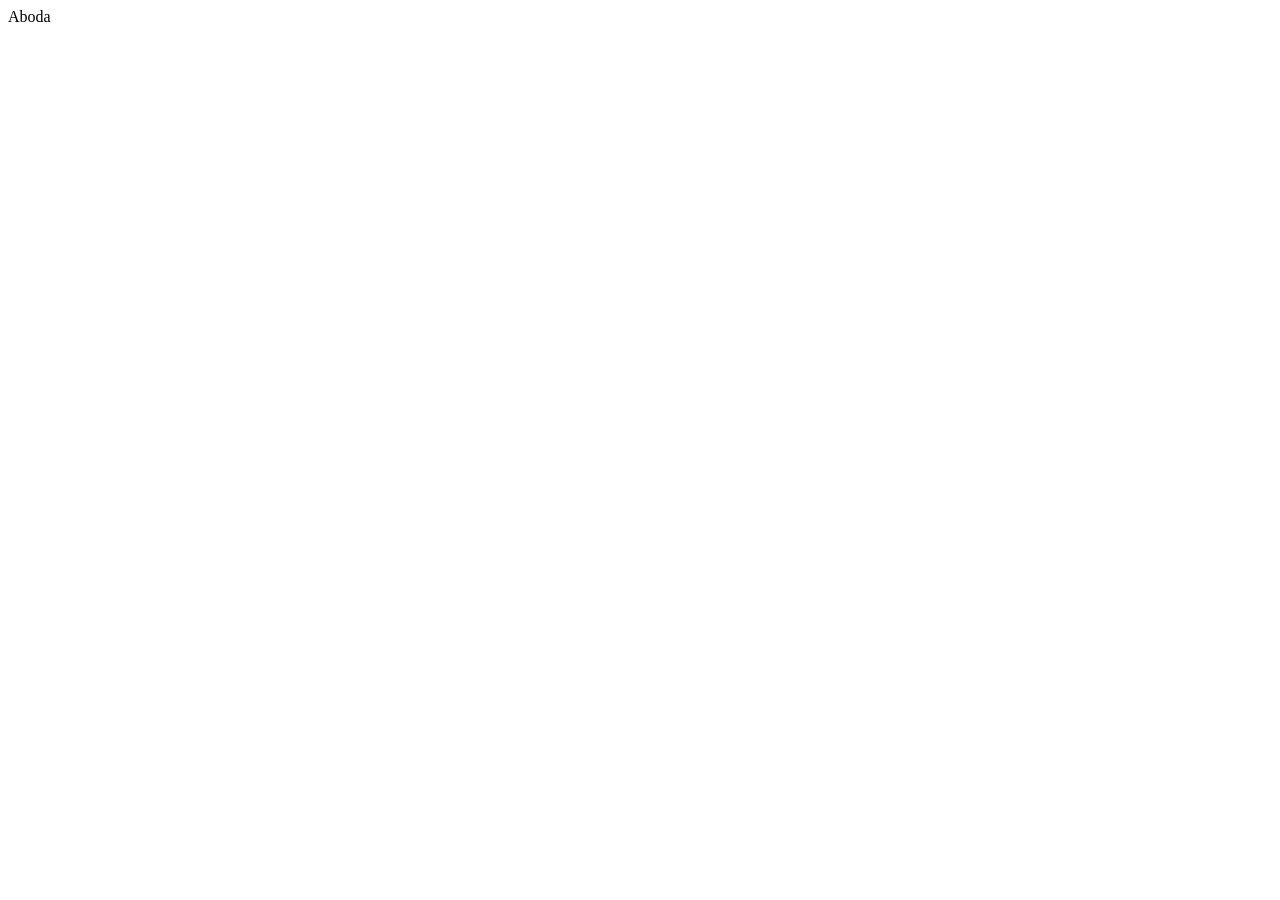
==== index.html @ ad2138ad "Add files via upload" ====
<!DOCTYPE html>
<html lang="en">
<head>
    <meta charset="UTF-8">
    <meta name="viewport" content="width=device-width, initial-scale=1.0">
    <title>Document</title>
</head>
<body>
    Aboda
</body>
</html>
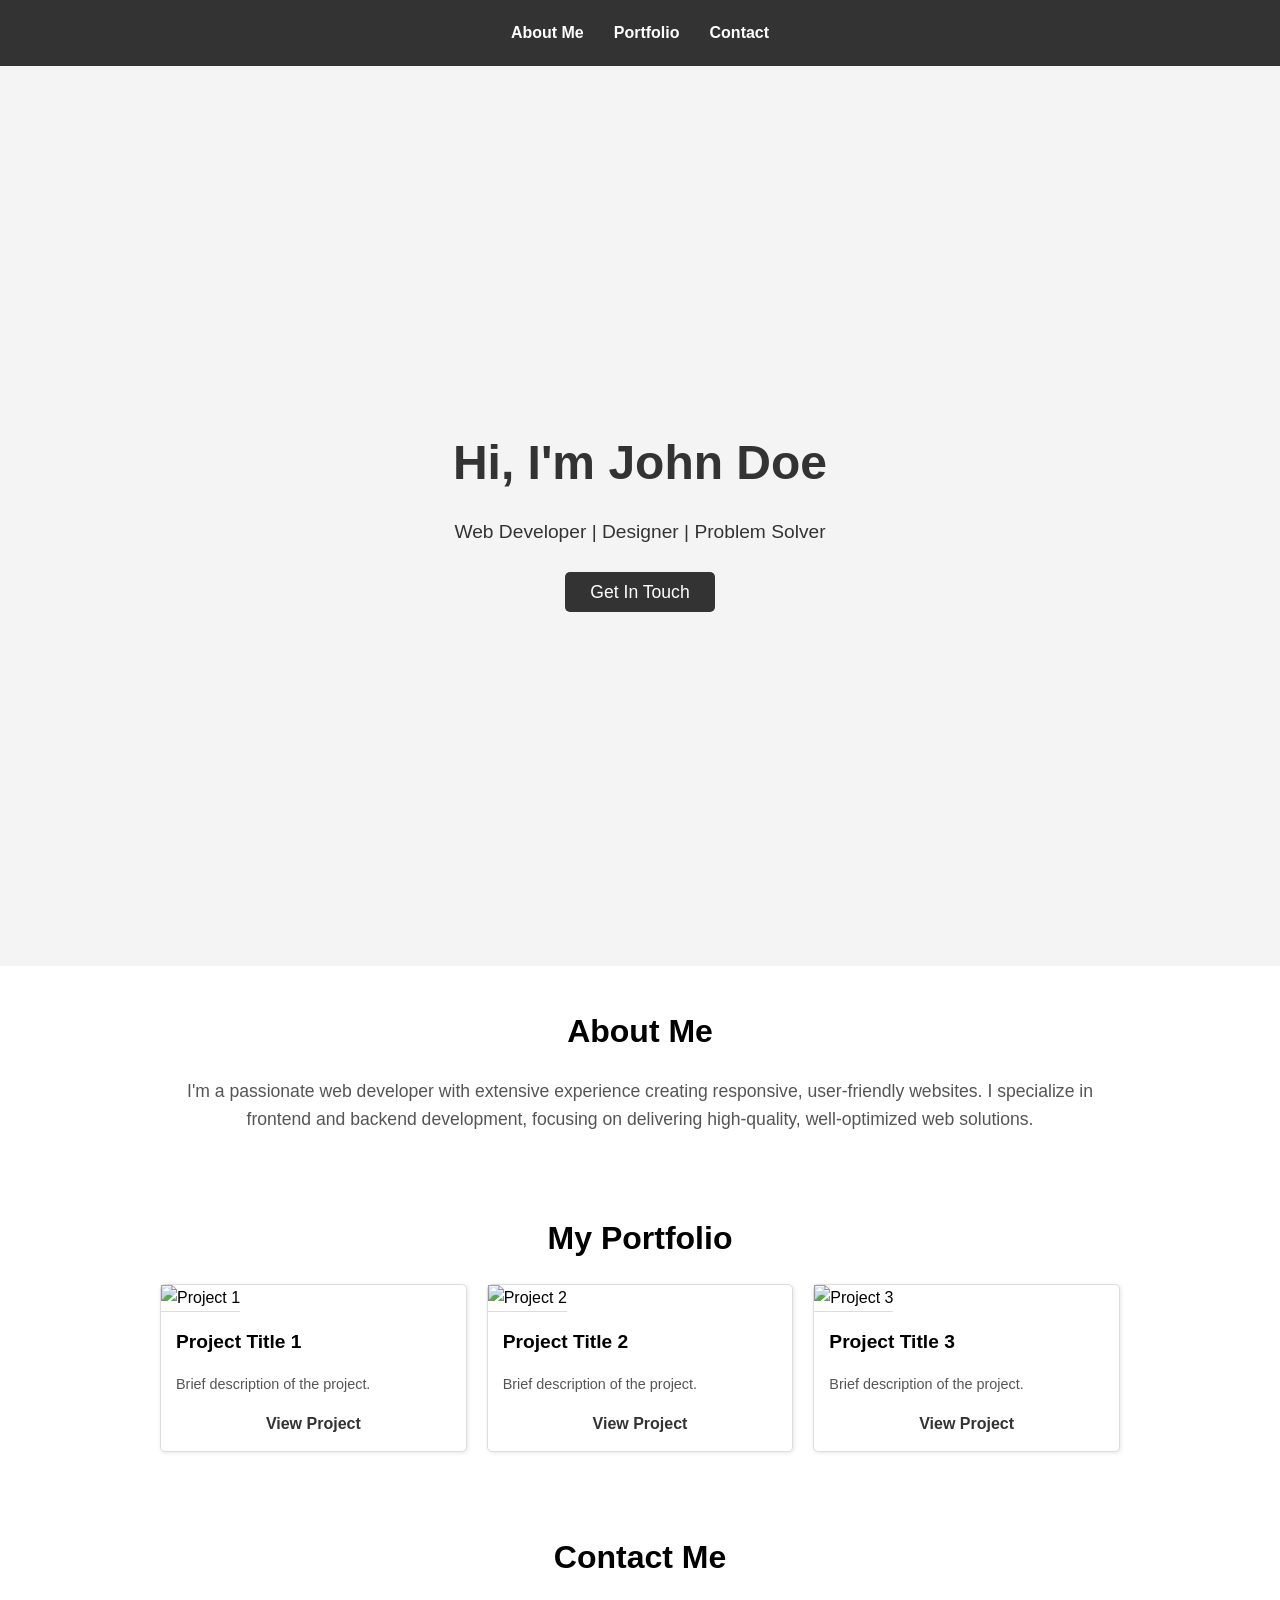
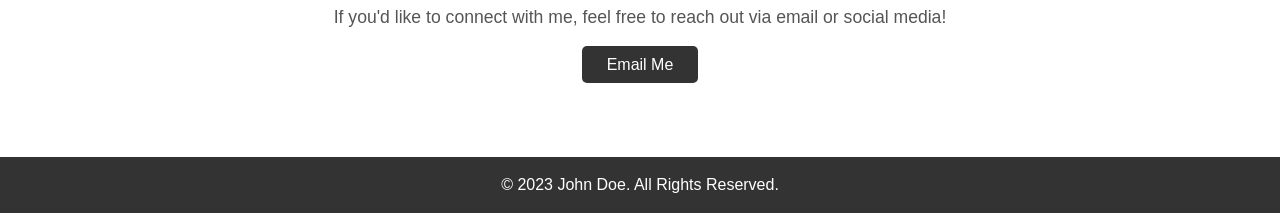
==== commit a6bd8a69: "Create index.html" ====
--- a/index.html
+++ b/index.html
@@ -1,11 +1,275 @@
-<!DOCTYPE html>
-<html lang="en">
-<head>
-    <meta charset="UTF-8">
-    <meta name="viewport" content="width=device-width, initial-scale=1.0">
-    <title>Document</title>
-</head>
-<body>
-    Aboda
-</body>
-</html>+<!DOCTYPE html>
+<html lang="en">
+<head>
+  <meta charset="UTF-8">
+  <meta name="viewport" content="width=device-width, initial-scale=1.0">
+  <meta name="description" content="Welcome to my personal website! Learn about my skills, projects, and how to get in touch.">
+  <title>John Doe - Personal Website</title>
+  <style>
+    /* General Styles */
+    * {
+      margin: 0;
+      padding: 0;
+      box-sizing: border-box;
+      font-family: Arial, sans-serif;
+      scroll-behavior: smooth;
+    }
+
+    body {
+      line-height: 1.6;
+      display: flex;
+      flex-direction: column;
+      align-items: center;
+    }
+
+    a {
+      text-decoration: none;
+      color: inherit;
+    }
+
+    /* Header Section */
+    header {
+      width: 100%;
+      background: #333;
+      color: #fff;
+      padding: 20px 0;
+      text-align: center;
+      position: sticky;
+      top: 0;
+      z-index: 10;
+    }
+
+    header nav {
+      display: flex;
+      justify-content: center;
+    }
+
+    header nav a {
+      margin: 0 15px;
+      color: #fff;
+      font-weight: bold;
+    }
+
+    header nav a:hover {
+      color: #FFD700;
+    }
+
+    /* Hero Section */
+    section.hero {
+      width: 100%;
+      height: 100vh;
+      display: flex;
+      justify-content: center;
+      align-items: center;
+      text-align: center;
+      background: #f4f4f4 url('https://source.unsplash.com/1600x900/?nature,technology') no-repeat center center/cover;
+      color: #333;
+      padding: 20px;
+    }
+
+    .hero h1 {
+      font-size: 3rem;
+      margin-bottom: 15px;
+    }
+
+    .hero p {
+      font-size: 1.2rem;
+      margin-bottom: 30px;
+    }
+
+    .hero a {
+      background: #333;
+      color: #fff;
+      padding: 10px 25px;
+      border-radius: 5px;
+      font-size: 1.1rem;
+    }
+
+    .hero a:hover {
+      background: #FFD700;
+    }
+
+    /* About Me Section */
+    section.about {
+      width: 90%;
+      max-width: 1000px;
+      padding: 40px 20px;
+      text-align: center;
+    }
+
+    .about h2 {
+      font-size: 2rem;
+      margin-bottom: 20px;
+    }
+
+    .about p {
+      font-size: 1.1rem;
+      color: #555;
+    }
+
+    /* Portfolio Section */
+    section.portfolio {
+      width: 90%;
+      max-width: 1000px;
+      padding: 40px 20px;
+    }
+
+    .portfolio h2 {
+      text-align: center;
+      font-size: 2rem;
+      margin-bottom: 20px;
+    }
+
+    .portfolio-grid {
+      display: grid;
+      grid-template-columns: repeat(auto-fit, minmax(250px, 1fr));
+      gap: 20px;
+    }
+
+    .portfolio-item {
+      background: #fff;
+      border: 1px solid #ddd;
+      border-radius: 5px;
+      box-shadow: 1px 1px 4px rgba(0, 0, 0, 0.1);
+      transition: box-shadow 0.3s;
+    }
+
+    .portfolio-item:hover {
+      box-shadow: 2px 2px 8px rgba(0, 0, 0, 0.2);
+    }
+
+    .portfolio-item img {
+      width: 100%;
+      border-bottom: 1px solid #ddd;
+    }
+
+    .portfolio-item h3 {
+      margin: 15px;
+      font-size: 1.2rem;
+    }
+
+    .portfolio-item p {
+      margin: 0 15px 15px;
+      font-size: 0.9rem;
+      color: #555;
+    }
+
+    .portfolio-item a {
+      display: block;
+      margin: 0 15px 15px;
+      text-align: center;
+      color: #333;
+      font-weight: bold;
+    }
+
+    .portfolio-item a:hover {
+      color: #FFD700;
+    }
+
+    /* Contact Section */
+    section.contact {
+      width: 90%;
+      max-width: 1000px;
+      padding: 40px 20px;
+      text-align: center;
+    }
+
+    .contact h2 {
+      font-size: 2rem;
+      margin-bottom: 20px;
+    }
+
+    .contact p {
+      margin-bottom: 20px;
+      font-size: 1.1rem;
+      color: #555;
+    }
+
+    .contact a {
+      background: #333;
+      color: #fff;
+      padding: 10px 25px;
+      border-radius: 5px;
+      font-size: 1rem;
+    }
+
+    .contact a:hover {
+      background: #FFD700;
+    }
+
+    /* Footer Section */
+    footer {
+      width: 100%;
+      background: #333;
+      color: #fff;
+      text-align: center;
+      padding: 15px;
+      margin-top: 40px;
+    }
+  </style>
+</head>
+<body>
+  <!-- Header -->
+  <header>
+    <nav>
+      <a href="#about">About Me</a>
+      <a href="#portfolio">Portfolio</a>
+      <a href="#contact">Contact</a>
+    </nav>
+  </header>
+
+  <!-- Hero Section -->
+  <section class="hero">
+    <div>
+      <h1>Hi, I'm John Doe</h1>
+      <p>Web Developer | Designer | Problem Solver</p>
+      <a href="#contact">Get In Touch</a>
+    </div>
+  </section>
+
+  <!-- About Me Section -->
+  <section id="about" class="about">
+    <h2>About Me</h2>
+    <p>
+      I'm a passionate web developer with extensive experience creating responsive, user-friendly websites. I specialize in frontend and backend development, focusing on delivering high-quality, well-optimized web solutions.
+    </p>
+  </section>
+
+  <!-- Portfolio Section -->
+  <section id="portfolio" class="portfolio">
+    <h2>My Portfolio</h2>
+    <div class="portfolio-grid">
+      <div class="portfolio-item">
+        <img src="https://source.unsplash.com/400x300/?project" alt="Project 1">
+        <h3>Project Title 1</h3>
+        <p>Brief description of the project.</p>
+        <a href="#" target="_blank">View Project</a>
+      </div>
+      <div class="portfolio-item">
+        <img src="https://source.unsplash.com/400x300/?code" alt="Project 2">
+        <h3>Project Title 2</h3>
+        <p>Brief description of the project.</p>
+        <a href="#" target="_blank">View Project</a>
+      </div>
+      <div class="portfolio-item">
+        <img src="https://source.unsplash.com/400x300/?design" alt="Project 3">
+        <h3>Project Title 3</h3>
+        <p>Brief description of the project.</p>
+        <a href="#" target="_blank">View Project</a>
+      </div>
+    </div>
+  </section>
+
+  <!-- Contact Section -->
+  <section id="contact" class="contact">
+    <h2>Contact Me</h2>
+    <p>If you'd like to connect with me, feel free to reach out via email or social media!</p>
+    <a href="mailto:johndoe@example.com">Email Me</a>
+  </section>
+
+  <!-- Footer -->
+  <footer>
+    <p>© 2023 John Doe. All Rights Reserved.</p>
+  </footer>
+</body>
+</html>
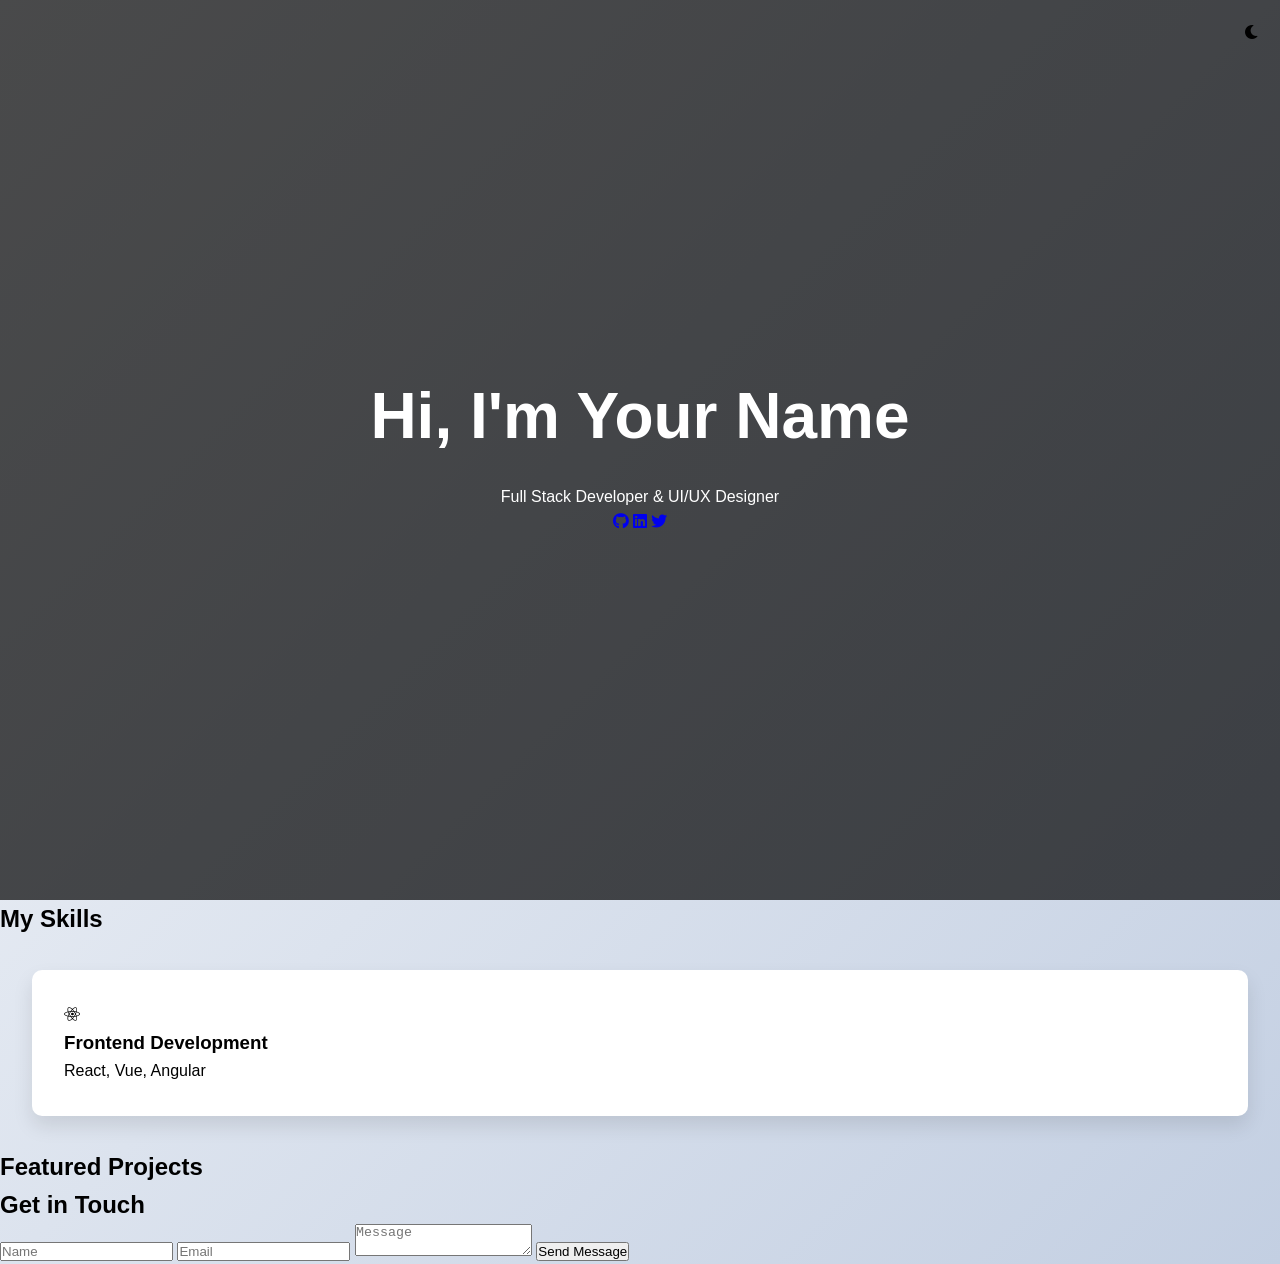
==== commit 34961998: "Update index.html" ====
--- a/index.html
+++ b/index.html
@@ -1,275 +1,210 @@
 <!DOCTYPE html>
 <html lang="en">
 <head>
-  <meta charset="UTF-8">
-  <meta name="viewport" content="width=device-width, initial-scale=1.0">
-  <meta name="description" content="Welcome to my personal website! Learn about my skills, projects, and how to get in touch.">
-  <title>John Doe - Personal Website</title>
-  <style>
-    /* General Styles */
-    * {
-      margin: 0;
-      padding: 0;
-      box-sizing: border-box;
-      font-family: Arial, sans-serif;
-      scroll-behavior: smooth;
-    }
-
-    body {
-      line-height: 1.6;
-      display: flex;
-      flex-direction: column;
-      align-items: center;
-    }
-
-    a {
-      text-decoration: none;
-      color: inherit;
-    }
-
-    /* Header Section */
-    header {
-      width: 100%;
-      background: #333;
-      color: #fff;
-      padding: 20px 0;
-      text-align: center;
-      position: sticky;
-      top: 0;
-      z-index: 10;
-    }
-
-    header nav {
-      display: flex;
-      justify-content: center;
-    }
-
-    header nav a {
-      margin: 0 15px;
-      color: #fff;
-      font-weight: bold;
-    }
-
-    header nav a:hover {
-      color: #FFD700;
-    }
-
-    /* Hero Section */
-    section.hero {
-      width: 100%;
-      height: 100vh;
-      display: flex;
-      justify-content: center;
-      align-items: center;
-      text-align: center;
-      background: #f4f4f4 url('https://source.unsplash.com/1600x900/?nature,technology') no-repeat center center/cover;
-      color: #333;
-      padding: 20px;
-    }
-
-    .hero h1 {
-      font-size: 3rem;
-      margin-bottom: 15px;
-    }
-
-    .hero p {
-      font-size: 1.2rem;
-      margin-bottom: 30px;
-    }
-
-    .hero a {
-      background: #333;
-      color: #fff;
-      padding: 10px 25px;
-      border-radius: 5px;
-      font-size: 1.1rem;
-    }
-
-    .hero a:hover {
-      background: #FFD700;
-    }
-
-    /* About Me Section */
-    section.about {
-      width: 90%;
-      max-width: 1000px;
-      padding: 40px 20px;
-      text-align: center;
-    }
-
-    .about h2 {
-      font-size: 2rem;
-      margin-bottom: 20px;
-    }
-
-    .about p {
-      font-size: 1.1rem;
-      color: #555;
-    }
-
-    /* Portfolio Section */
-    section.portfolio {
-      width: 90%;
-      max-width: 1000px;
-      padding: 40px 20px;
-    }
-
-    .portfolio h2 {
-      text-align: center;
-      font-size: 2rem;
-      margin-bottom: 20px;
-    }
-
-    .portfolio-grid {
-      display: grid;
-      grid-template-columns: repeat(auto-fit, minmax(250px, 1fr));
-      gap: 20px;
-    }
-
-    .portfolio-item {
-      background: #fff;
-      border: 1px solid #ddd;
-      border-radius: 5px;
-      box-shadow: 1px 1px 4px rgba(0, 0, 0, 0.1);
-      transition: box-shadow 0.3s;
-    }
-
-    .portfolio-item:hover {
-      box-shadow: 2px 2px 8px rgba(0, 0, 0, 0.2);
-    }
-
-    .portfolio-item img {
-      width: 100%;
-      border-bottom: 1px solid #ddd;
-    }
-
-    .portfolio-item h3 {
-      margin: 15px;
-      font-size: 1.2rem;
-    }
-
-    .portfolio-item p {
-      margin: 0 15px 15px;
-      font-size: 0.9rem;
-      color: #555;
-    }
-
-    .portfolio-item a {
-      display: block;
-      margin: 0 15px 15px;
-      text-align: center;
-      color: #333;
-      font-weight: bold;
-    }
-
-    .portfolio-item a:hover {
-      color: #FFD700;
-    }
-
-    /* Contact Section */
-    section.contact {
-      width: 90%;
-      max-width: 1000px;
-      padding: 40px 20px;
-      text-align: center;
-    }
-
-    .contact h2 {
-      font-size: 2rem;
-      margin-bottom: 20px;
-    }
-
-    .contact p {
-      margin-bottom: 20px;
-      font-size: 1.1rem;
-      color: #555;
-    }
-
-    .contact a {
-      background: #333;
-      color: #fff;
-      padding: 10px 25px;
-      border-radius: 5px;
-      font-size: 1rem;
-    }
-
-    .contact a:hover {
-      background: #FFD700;
-    }
-
-    /* Footer Section */
-    footer {
-      width: 100%;
-      background: #333;
-      color: #fff;
-      text-align: center;
-      padding: 15px;
-      margin-top: 40px;
-    }
-  </style>
+    <meta charset="UTF-8">
+    <meta name="viewport" content="width=device-width, initial-scale=1.0">
+    <title>Your Name - Portfolio</title>
+    <link rel="stylesheet" href="https://cdnjs.cloudflare.com/ajax/libs/font-awesome/6.0.0/css/all.min.css">
+    <style>
+        :root {
+            --primary-color: #2ecc71;
+            --secondary-color: #27ae60;
+            --dark-color: #2c3e50;
+            --light-color: #ecf0f1;
+        }
+
+        * {
+            margin: 0;
+            padding: 0;
+            box-sizing: border-box;
+            transition: all 0.3s ease;
+        }
+
+        body {
+            font-family: 'Segoe UI', Tahoma, Geneva, Verdana, sans-serif;
+            line-height: 1.6;
+            background: linear-gradient(135deg, #f5f7fa 0%, #c3cfe2 100%);
+        }
+
+        /* Parallax Hero Section */
+        .hero {
+            height: 100vh;
+            display: flex;
+            align-items: center;
+            justify-content: center;
+            text-align: center;
+            background: linear-gradient(rgba(0,0,0,0.7), rgba(0,0,0,0.7)),
+                        url('https://source.unsplash.com/random/1920x1080') center/cover fixed;
+            color: white;
+            position: relative;
+            overflow: hidden;
+        }
+
+        .hero h1 {
+            font-size: 4rem;
+            margin-bottom: 1rem;
+            animation: slideUp 1s ease;
+        }
+
+        /* Animated Skills Grid */
+        .skills-grid {
+            display: grid;
+            grid-template-columns: repeat(auto-fit, minmax(250px, 1fr));
+            gap: 2rem;
+            padding: 2rem;
+        }
+
+        .skill-card {
+            background: white;
+            padding: 2rem;
+            border-radius: 10px;
+            box-shadow: 0 10px 20px rgba(0,0,0,0.1);
+            transform: translateY(0);
+        }
+
+        .skill-card:hover {
+            transform: translateY(-10px);
+        }
+
+        /* Interactive Timeline */
+        .timeline {
+            position: relative;
+            max-width: 1200px;
+            margin: 0 auto;
+            padding: 40px 0;
+        }
+
+        .timeline-item {
+            padding: 20px;
+            position: relative;
+            width: 50%;
+            animation: fadeIn 1s ease;
+        }
+
+        /* Dark Mode Toggle */
+        .dark-mode {
+            position: fixed;
+            top: 20px;
+            right: 20px;
+            cursor: pointer;
+            z-index: 1000;
+        }
+
+        /* Hover Effects */
+        .hover-3d {
+            transition: transform 0.3s ease;
+        }
+
+        .hover-3d:hover {
+            transform: perspective(1000px) rotateX(5deg) rotateY(5deg);
+        }
+
+        /* Animations */
+        @keyframes slideUp {
+            from { transform: translateY(50px); opacity: 0; }
+            to { transform: translateY(0); opacity: 1; }
+        }
+
+        @keyframes fadeIn {
+            from { opacity: 0; }
+            to { opacity: 1; }
+        }
+
+        /* Responsive Design */
+        @media (max-width: 768px) {
+            .hero h1 { font-size: 2.5rem; }
+            .skills-grid { grid-template-columns: 1fr; }
+        }
+    </style>
 </head>
 <body>
-  <!-- Header -->
-  <header>
-    <nav>
-      <a href="#about">About Me</a>
-      <a href="#portfolio">Portfolio</a>
-      <a href="#contact">Contact</a>
-    </nav>
-  </header>
-
-  <!-- Hero Section -->
-  <section class="hero">
-    <div>
-      <h1>Hi, I'm John Doe</h1>
-      <p>Web Developer | Designer | Problem Solver</p>
-      <a href="#contact">Get In Touch</a>
+    <!-- Dark Mode Toggle -->
+    <div class="dark-mode" onclick="toggleDarkMode()">
+        <i class="fas fa-moon"></i>
     </div>
-  </section>
-
-  <!-- About Me Section -->
-  <section id="about" class="about">
-    <h2>About Me</h2>
-    <p>
-      I'm a passionate web developer with extensive experience creating responsive, user-friendly websites. I specialize in frontend and backend development, focusing on delivering high-quality, well-optimized web solutions.
-    </p>
-  </section>
-
-  <!-- Portfolio Section -->
-  <section id="portfolio" class="portfolio">
-    <h2>My Portfolio</h2>
-    <div class="portfolio-grid">
-      <div class="portfolio-item">
-        <img src="https://source.unsplash.com/400x300/?project" alt="Project 1">
-        <h3>Project Title 1</h3>
-        <p>Brief description of the project.</p>
-        <a href="#" target="_blank">View Project</a>
-      </div>
-      <div class="portfolio-item">
-        <img src="https://source.unsplash.com/400x300/?code" alt="Project 2">
-        <h3>Project Title 2</h3>
-        <p>Brief description of the project.</p>
-        <a href="#" target="_blank">View Project</a>
-      </div>
-      <div class="portfolio-item">
-        <img src="https://source.unsplash.com/400x300/?design" alt="Project 3">
-        <h3>Project Title 3</h3>
-        <p>Brief description of the project.</p>
-        <a href="#" target="_blank">View Project</a>
-      </div>
-    </div>
-  </section>
-
-  <!-- Contact Section -->
-  <section id="contact" class="contact">
-    <h2>Contact Me</h2>
-    <p>If you'd like to connect with me, feel free to reach out via email or social media!</p>
-    <a href="mailto:johndoe@example.com">Email Me</a>
-  </section>
-
-  <!-- Footer -->
-  <footer>
-    <p>© 2023 John Doe. All Rights Reserved.</p>
-  </footer>
+
+    <!-- Hero Section -->
+    <section class="hero">
+        <div class="hero-content">
+            <h1>Hi, I'm <span class="highlight">Your Name</span></h1>
+            <p>Full Stack Developer & UI/UX Designer</p>
+            <div class="social-links">
+                <a href="#"><i class="fab fa-github"></i></a>
+                <a href="#"><i class="fab fa-linkedin"></i></a>
+                <a href="#"><i class="fab fa-twitter"></i></a>
+            </div>
+        </div>
+    </section>
+
+    <!-- Skills Section -->
+    <section class="skills">
+        <h2>My Skills</h2>
+        <div class="skills-grid">
+            <div class="skill-card hover-3d">
+                <i class="fab fa-react"></i>
+                <h3>Frontend Development</h3>
+                <p>React, Vue, Angular</p>
+                <div class="skill-bar">
+                    <div class="progress" style="width: 90%"></div>
+                </div>
+            </div>
+            <!-- Add more skill cards -->
+        </div>
+    </section>
+
+    <!-- Projects Section -->
+    <section class="projects">
+        <h2>Featured Projects</h2>
+        <div class="project-grid">
+            <!-- Project cards with hover effects -->
+        </div>
+    </section>
+
+    <!-- Contact Form -->
+    <section class="contact">
+        <h2>Get in Touch</h2>
+        <form id="contactForm">
+            <input type="text" placeholder="Name" required>
+            <input type="email" placeholder="Email" required>
+            <textarea placeholder="Message" required></textarea>
+            <button type="submit">Send Message</button>
+        </form>
+    </section>
+
+    <script>
+        // Dark Mode Toggle
+        function toggleDarkMode() {
+            document.body.classList.toggle('dark-theme');
+            // Add your dark theme styles in CSS
+        }
+
+        // Smooth Scroll
+        document.querySelectorAll('a[href^="#"]').forEach(anchor => {
+            anchor.addEventListener('click', function (e) {
+                e.preventDefault();
+                document.querySelector(this.getAttribute('href')).scrollIntoView({
+                    behavior: 'smooth'
+                });
+            });
+        });
+
+        // Form Submission
+        document.getElementById('contactForm').addEventListener('submit', function(e) {
+            e.preventDefault();
+            // Add your form submission logic here
+            alert('Message sent successfully!');
+        });
+
+        // Scroll Animations
+        window.addEventListener('scroll', () => {
+            const elements = document.querySelectorAll('.animate-on-scroll');
+            elements.forEach(element => {
+                const position = element.getBoundingClientRect();
+                if(position.top < window.innerHeight) {
+                    element.classList.add('animated');
+                }
+            });
+        });
+    </script>
 </body>
 </html>
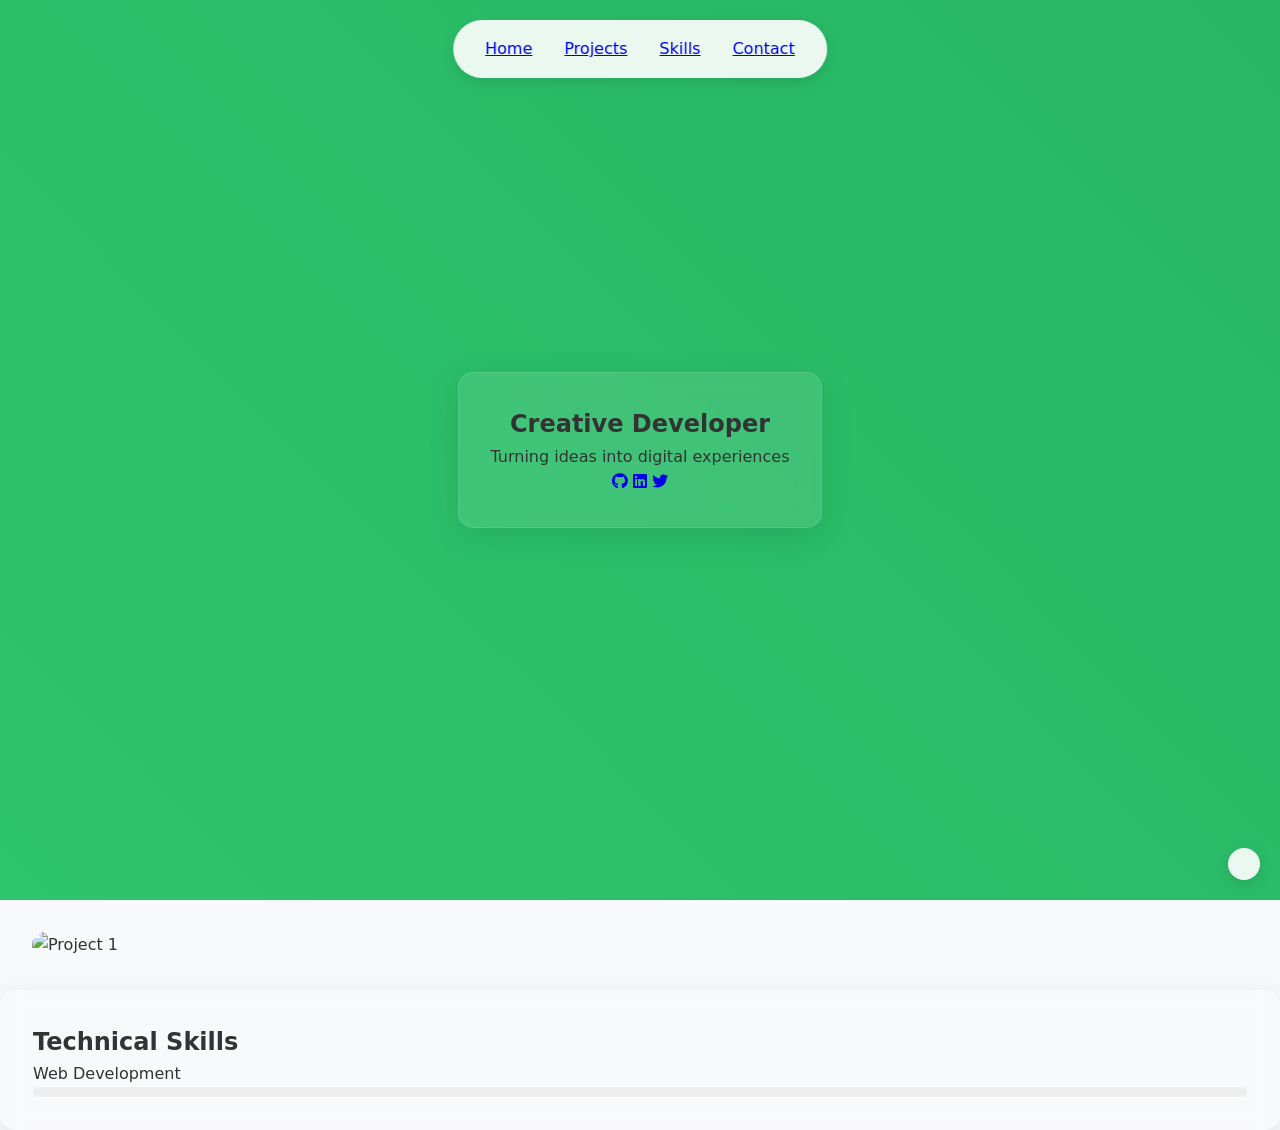
==== commit 2e1e8743: "Update index.html" ====
--- a/index.html
+++ b/index.html
@@ -3,14 +3,23 @@
 <head>
     <meta charset="UTF-8">
     <meta name="viewport" content="width=device-width, initial-scale=1.0">
-    <title>Your Name - Portfolio</title>
+    <title>Your Name | Portfolio</title>
     <link rel="stylesheet" href="https://cdnjs.cloudflare.com/ajax/libs/font-awesome/6.0.0/css/all.min.css">
     <style>
         :root {
             --primary-color: #2ecc71;
             --secondary-color: #27ae60;
             --dark-color: #2c3e50;
-            --light-color: #ecf0f1;
+            --light-color: #ffffff;
+            --background: #f8f9fa;
+            --text-color: #333;
+        }
+
+        [data-theme="dark"] {
+            --background: #1a1a1a;
+            --text-color: #fff;
+            --dark-color: #e0e0e0;
+            --light-color: #2d2d2d;
         }
 
         * {
@@ -21,113 +30,177 @@
         }
 
         body {
-            font-family: 'Segoe UI', Tahoma, Geneva, Verdana, sans-serif;
+            font-family: 'Inter', system-ui, -apple-system, sans-serif;
             line-height: 1.6;
-            background: linear-gradient(135deg, #f5f7fa 0%, #c3cfe2 100%);
-        }
-
-        /* Parallax Hero Section */
+            background-color: var(--background);
+            color: var(--text-color);
+            overflow-x: hidden;
+        }
+
+        /* Floating Navigation */
+        .nav-container {
+            position: fixed;
+            top: 20px;
+            left: 50%;
+            transform: translateX(-50%);
+            background: rgba(255, 255, 255, 0.9);
+            padding: 1rem 2rem;
+            border-radius: 50px;
+            box-shadow: 0 5px 15px rgba(0,0,0,0.1);
+            z-index: 1000;
+            backdrop-filter: blur(10px);
+        }
+
+        .nav-links {
+            display: flex;
+            gap: 2rem;
+        }
+
+        /* Gradient Animated Hero */
         .hero {
             height: 100vh;
             display: flex;
             align-items: center;
             justify-content: center;
             text-align: center;
-            background: linear-gradient(rgba(0,0,0,0.7), rgba(0,0,0,0.7)),
-                        url('https://source.unsplash.com/random/1920x1080') center/cover fixed;
-            color: white;
             position: relative;
             overflow: hidden;
         }
 
-        .hero h1 {
-            font-size: 4rem;
-            margin-bottom: 1rem;
-            animation: slideUp 1s ease;
-        }
-
-        /* Animated Skills Grid */
-        .skills-grid {
+        .hero::before {
+            content: '';
+            position: absolute;
+            width: 200%;
+            height: 200%;
+            background: linear-gradient(45deg, var(--primary-color), var(--secondary-color));
+            animation: rotate 20s linear infinite;
+        }
+
+        /* Skill Progress Bars */
+        .skill-bar {
+            height: 10px;
+            background: #eee;
+            border-radius: 5px;
+            overflow: hidden;
+            position: relative;
+        }
+
+        .progress {
+            height: 100%;
+            background: var(--primary-color);
+            width: 0;
+            transition: width 1s ease-in-out;
+        }
+
+        /* Glassmorphism Cards */
+        .glass-card {
+            background: rgba(255, 255, 255, 0.1);
+            backdrop-filter: blur(10px);
+            border-radius: 15px;
+            padding: 2rem;
+            box-shadow: 0 8px 32px rgba(0,0,0,0.1);
+            border: 1px solid rgba(255,255,255,0.1);
+        }
+
+        /* Hover Effects */
+        .hover-scale {
+            transition: transform 0.3s ease;
+        }
+
+        .hover-scale:hover {
+            transform: scale(1.05);
+        }
+
+        /* Project Grid */
+        .project-grid {
             display: grid;
-            grid-template-columns: repeat(auto-fit, minmax(250px, 1fr));
+            grid-template-columns: repeat(auto-fit, minmax(300px, 1fr));
             gap: 2rem;
             padding: 2rem;
         }
 
-        .skill-card {
-            background: white;
-            padding: 2rem;
-            border-radius: 10px;
-            box-shadow: 0 10px 20px rgba(0,0,0,0.1);
-            transform: translateY(0);
-        }
-
-        .skill-card:hover {
-            transform: translateY(-10px);
-        }
-
-        /* Interactive Timeline */
-        .timeline {
+        .project-card {
             position: relative;
-            max-width: 1200px;
-            margin: 0 auto;
-            padding: 40px 0;
-        }
-
-        .timeline-item {
-            padding: 20px;
-            position: relative;
-            width: 50%;
-            animation: fadeIn 1s ease;
-        }
-
-        /* Dark Mode Toggle */
-        .dark-mode {
+            overflow: hidden;
+            border-radius: 15px;
+        }
+
+        .project-overlay {
+            position: absolute;
+            top: 0;
+            left: 0;
+            width: 100%;
+            height: 100%;
+            background: rgba(0,0,0,0.7);
+            opacity: 0;
+            transition: opacity 0.3s ease;
+            display: flex;
+            align-items: center;
+            justify-content: center;
+        }
+
+        .project-card:hover .project-overlay {
+            opacity: 1;
+        }
+
+        /* Theme Switcher */
+        .theme-switcher {
             position: fixed;
-            top: 20px;
+            bottom: 20px;
             right: 20px;
+            display: flex;
+            gap: 10px;
+            background: rgba(255,255,255,0.9);
+            padding: 1rem;
+            border-radius: 30px;
+            box-shadow: 0 5px 15px rgba(0,0,0,0.1);
+        }
+
+        .theme-color {
+            width: 30px;
+            height: 30px;
+            border-radius: 50%;
             cursor: pointer;
-            z-index: 1000;
-        }
-
-        /* Hover Effects */
-        .hover-3d {
-            transition: transform 0.3s ease;
-        }
-
-        .hover-3d:hover {
-            transform: perspective(1000px) rotateX(5deg) rotateY(5deg);
-        }
-
-        /* Animations */
-        @keyframes slideUp {
-            from { transform: translateY(50px); opacity: 0; }
-            to { transform: translateY(0); opacity: 1; }
-        }
-
-        @keyframes fadeIn {
-            from { opacity: 0; }
-            to { opacity: 1; }
-        }
-
-        /* Responsive Design */
+            border: 2px solid transparent;
+        }
+
+        .theme-color.active {
+            border-color: var(--text-color);
+        }
+
+        @keyframes rotate {
+            from { transform: rotate(0deg); }
+            to { transform: rotate(360deg); }
+        }
+
+        /* Add more responsive styles */
         @media (max-width: 768px) {
-            .hero h1 { font-size: 2.5rem; }
-            .skills-grid { grid-template-columns: 1fr; }
+            .nav-container {
+                padding: 0.5rem 1rem;
+            }
+            
+            .nav-links {
+                gap: 1rem;
+            }
         }
     </style>
 </head>
 <body>
-    <!-- Dark Mode Toggle -->
-    <div class="dark-mode" onclick="toggleDarkMode()">
-        <i class="fas fa-moon"></i>
-    </div>
+    <!-- Navigation -->
+    <nav class="nav-container">
+        <div class="nav-links">
+            <a href="#home">Home</a>
+            <a href="#projects">Projects</a>
+            <a href="#skills">Skills</a>
+            <a href="#contact">Contact</a>
+        </div>
+    </nav>
 
     <!-- Hero Section -->
-    <section class="hero">
-        <div class="hero-content">
-            <h1>Hi, I'm <span class="highlight">Your Name</span></h1>
-            <p>Full Stack Developer & UI/UX Designer</p>
+    <section class="hero" id="home">
+        <div class="glass-card">
+            <h1>Creative Developer</h1>
+            <p>Turning ideas into digital experiences</p>
             <div class="social-links">
                 <a href="#"><i class="fab fa-github"></i></a>
                 <a href="#"><i class="fab fa-linkedin"></i></a>
@@ -136,75 +209,33 @@
         </div>
     </section>
 
-    <!-- Skills Section -->
-    <section class="skills">
-        <h2>My Skills</h2>
-        <div class="skills-grid">
-            <div class="skill-card hover-3d">
-                <i class="fab fa-react"></i>
-                <h3>Frontend Development</h3>
-                <p>React, Vue, Angular</p>
-                <div class="skill-bar">
-                    <div class="progress" style="width: 90%"></div>
+    <!-- Projects Section -->
+    <section id="projects">
+        <div class="project-grid">
+            <div class="project-card hover-scale">
+                <img src="project1.jpg" alt="Project 1" style="width:100%">
+                <div class="project-overlay">
+                    <button class="project-details">View Details</button>
                 </div>
             </div>
-            <!-- Add more skill cards -->
+            <!-- Add more project cards -->
         </div>
     </section>
 
-    <!-- Projects Section -->
-    <section class="projects">
-        <h2>Featured Projects</h2>
-        <div class="project-grid">
-            <!-- Project cards with hover effects -->
+    <!-- Skills Section -->
+    <section id="skills">
+        <div class="glass-card">
+            <h2>Technical Skills</h2>
+            <div class="skill">
+                <p>Web Development</p>
+                <div class="skill-bar">
+                    <div class="progress" data-width="95%"></div>
+                </div>
+            </div>
+            <!-- Add more skills -->
         </div>
     </section>
 
-    <!-- Contact Form -->
-    <section class="contact">
-        <h2>Get in Touch</h2>
-        <form id="contactForm">
-            <input type="text" placeholder="Name" required>
-            <input type="email" placeholder="Email" required>
-            <textarea placeholder="Message" required></textarea>
-            <button type="submit">Send Message</button>
-        </form>
-    </section>
-
-    <script>
-        // Dark Mode Toggle
-        function toggleDarkMode() {
-            document.body.classList.toggle('dark-theme');
-            // Add your dark theme styles in CSS
-        }
-
-        // Smooth Scroll
-        document.querySelectorAll('a[href^="#"]').forEach(anchor => {
-            anchor.addEventListener('click', function (e) {
-                e.preventDefault();
-                document.querySelector(this.getAttribute('href')).scrollIntoView({
-                    behavior: 'smooth'
-                });
-            });
-        });
-
-        // Form Submission
-        document.getElementById('contactForm').addEventListener('submit', function(e) {
-            e.preventDefault();
-            // Add your form submission logic here
-            alert('Message sent successfully!');
-        });
-
-        // Scroll Animations
-        window.addEventListener('scroll', () => {
-            const elements = document.querySelectorAll('.animate-on-scroll');
-            elements.forEach(element => {
-                const position = element.getBoundingClientRect();
-                if(position.top < window.innerHeight) {
-                    element.classList.add('animated');
-                }
-            });
-        });
-    </script>
-</body>
-</html>
+    <!-- Theme Switcher -->
+    <div class="theme-switcher">
+        <div class="theme-color" data-color="#2ecc71" style="background
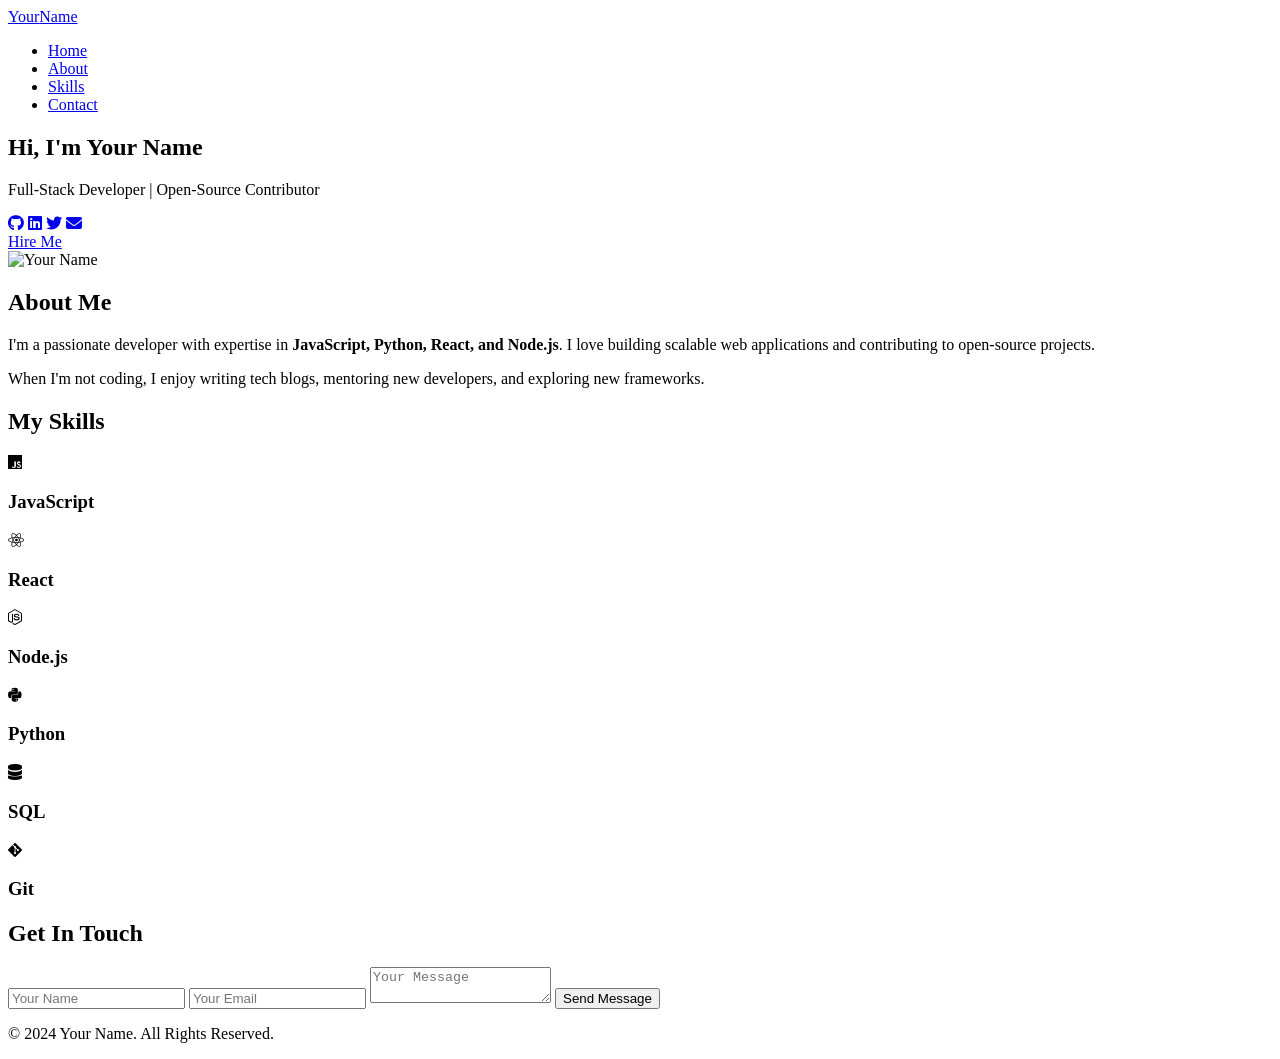
==== commit 9101936b: "Update index.html" ====
--- a/index.html
+++ b/index.html
@@ -3,239 +3,116 @@
 <head>
     <meta charset="UTF-8">
     <meta name="viewport" content="width=device-width, initial-scale=1.0">
-    <title>Your Name | Portfolio</title>
-    <link rel="stylesheet" href="https://cdnjs.cloudflare.com/ajax/libs/font-awesome/6.0.0/css/all.min.css">
-    <style>
-        :root {
-            --primary-color: #2ecc71;
-            --secondary-color: #27ae60;
-            --dark-color: #2c3e50;
-            --light-color: #ffffff;
-            --background: #f8f9fa;
-            --text-color: #333;
-        }
-
-        [data-theme="dark"] {
-            --background: #1a1a1a;
-            --text-color: #fff;
-            --dark-color: #e0e0e0;
-            --light-color: #2d2d2d;
-        }
-
-        * {
-            margin: 0;
-            padding: 0;
-            box-sizing: border-box;
-            transition: all 0.3s ease;
-        }
-
-        body {
-            font-family: 'Inter', system-ui, -apple-system, sans-serif;
-            line-height: 1.6;
-            background-color: var(--background);
-            color: var(--text-color);
-            overflow-x: hidden;
-        }
-
-        /* Floating Navigation */
-        .nav-container {
-            position: fixed;
-            top: 20px;
-            left: 50%;
-            transform: translateX(-50%);
-            background: rgba(255, 255, 255, 0.9);
-            padding: 1rem 2rem;
-            border-radius: 50px;
-            box-shadow: 0 5px 15px rgba(0,0,0,0.1);
-            z-index: 1000;
-            backdrop-filter: blur(10px);
-        }
-
-        .nav-links {
-            display: flex;
-            gap: 2rem;
-        }
-
-        /* Gradient Animated Hero */
-        .hero {
-            height: 100vh;
-            display: flex;
-            align-items: center;
-            justify-content: center;
-            text-align: center;
-            position: relative;
-            overflow: hidden;
-        }
-
-        .hero::before {
-            content: '';
-            position: absolute;
-            width: 200%;
-            height: 200%;
-            background: linear-gradient(45deg, var(--primary-color), var(--secondary-color));
-            animation: rotate 20s linear infinite;
-        }
-
-        /* Skill Progress Bars */
-        .skill-bar {
-            height: 10px;
-            background: #eee;
-            border-radius: 5px;
-            overflow: hidden;
-            position: relative;
-        }
-
-        .progress {
-            height: 100%;
-            background: var(--primary-color);
-            width: 0;
-            transition: width 1s ease-in-out;
-        }
-
-        /* Glassmorphism Cards */
-        .glass-card {
-            background: rgba(255, 255, 255, 0.1);
-            backdrop-filter: blur(10px);
-            border-radius: 15px;
-            padding: 2rem;
-            box-shadow: 0 8px 32px rgba(0,0,0,0.1);
-            border: 1px solid rgba(255,255,255,0.1);
-        }
-
-        /* Hover Effects */
-        .hover-scale {
-            transition: transform 0.3s ease;
-        }
-
-        .hover-scale:hover {
-            transform: scale(1.05);
-        }
-
-        /* Project Grid */
-        .project-grid {
-            display: grid;
-            grid-template-columns: repeat(auto-fit, minmax(300px, 1fr));
-            gap: 2rem;
-            padding: 2rem;
-        }
-
-        .project-card {
-            position: relative;
-            overflow: hidden;
-            border-radius: 15px;
-        }
-
-        .project-overlay {
-            position: absolute;
-            top: 0;
-            left: 0;
-            width: 100%;
-            height: 100%;
-            background: rgba(0,0,0,0.7);
-            opacity: 0;
-            transition: opacity 0.3s ease;
-            display: flex;
-            align-items: center;
-            justify-content: center;
-        }
-
-        .project-card:hover .project-overlay {
-            opacity: 1;
-        }
-
-        /* Theme Switcher */
-        .theme-switcher {
-            position: fixed;
-            bottom: 20px;
-            right: 20px;
-            display: flex;
-            gap: 10px;
-            background: rgba(255,255,255,0.9);
-            padding: 1rem;
-            border-radius: 30px;
-            box-shadow: 0 5px 15px rgba(0,0,0,0.1);
-        }
-
-        .theme-color {
-            width: 30px;
-            height: 30px;
-            border-radius: 50%;
-            cursor: pointer;
-            border: 2px solid transparent;
-        }
-
-        .theme-color.active {
-            border-color: var(--text-color);
-        }
-
-        @keyframes rotate {
-            from { transform: rotate(0deg); }
-            to { transform: rotate(360deg); }
-        }
-
-        /* Add more responsive styles */
-        @media (max-width: 768px) {
-            .nav-container {
-                padding: 0.5rem 1rem;
-            }
-            
-            .nav-links {
-                gap: 1rem;
-            }
-        }
-    </style>
+    <title>Your Name | Programmer</title>
+    <link rel="stylesheet" href="https://cdnjs.cloudflare.com/ajax/libs/font-awesome/6.4.0/css/all.min.css">
+    <link rel="stylesheet" href="styles.css">
 </head>
 <body>
     <!-- Navigation -->
-    <nav class="nav-container">
-        <div class="nav-links">
-            <a href="#home">Home</a>
-            <a href="#projects">Projects</a>
-            <a href="#skills">Skills</a>
-            <a href="#contact">Contact</a>
+    <nav>
+        <div class="container">
+            <a href="#" class="logo">Your<span>Name</span></a>
+            <ul>
+                <li><a href="#home">Home</a></li>
+                <li><a href="#about">About</a></li>
+                <li><a href="#skills">Skills</a></li>
+                <li><a href="#contact">Contact</a></li>
+            </ul>
         </div>
     </nav>
 
     <!-- Hero Section -->
-    <section class="hero" id="home">
-        <div class="glass-card">
-            <h1>Creative Developer</h1>
-            <p>Turning ideas into digital experiences</p>
-            <div class="social-links">
-                <a href="#"><i class="fab fa-github"></i></a>
-                <a href="#"><i class="fab fa-linkedin"></i></a>
-                <a href="#"><i class="fab fa-twitter"></i></a>
+    <section id="home" class="hero">
+        <div class="container">
+            <div class="hero-content">
+                <h1>Hi, I'm <span>Your Name</span></h1>
+                <p>Full-Stack Developer | Open-Source Contributor</p>
+                <div class="social-links">
+                    <a href="https://github.com/yourusername" target="_blank"><i class="fab fa-github"></i></a>
+                    <a href="https://linkedin.com/in/yourusername" target="_blank"><i class="fab fa-linkedin"></i></a>
+                    <a href="https://twitter.com/yourusername" target="_blank"><i class="fab fa-twitter"></i></a>
+                    <a href="mailto:youremail@example.com"><i class="fas fa-envelope"></i></a>
+                </div>
+                <a href="#contact" class="btn">Hire Me</a>
+            </div>
+            <div class="hero-image">
+                <img src="your-image.jpg" alt="Your Name">
             </div>
         </div>
     </section>
 
-    <!-- Projects Section -->
-    <section id="projects">
-        <div class="project-grid">
-            <div class="project-card hover-scale">
-                <img src="project1.jpg" alt="Project 1" style="width:100%">
-                <div class="project-overlay">
-                    <button class="project-details">View Details</button>
-                </div>
-            </div>
-            <!-- Add more project cards -->
+    <!-- About Section -->
+    <section id="about" class="about">
+        <div class="container">
+            <h2>About <span>Me</span></h2>
+            <p>I'm a passionate developer with expertise in <strong>JavaScript, Python, React, and Node.js</strong>. I love building scalable web applications and contributing to open-source projects.</p>
+            <p>When I'm not coding, I enjoy writing tech blogs, mentoring new developers, and exploring new frameworks.</p>
         </div>
     </section>
 
     <!-- Skills Section -->
-    <section id="skills">
-        <div class="glass-card">
-            <h2>Technical Skills</h2>
-            <div class="skill">
-                <p>Web Development</p>
-                <div class="skill-bar">
-                    <div class="progress" data-width="95%"></div>
+    <section id="skills" class="skills">
+        <div class="container">
+            <h2>My <span>Skills</span></h2>
+            <div class="skills-grid">
+                <div class="skill">
+                    <i class="fab fa-js"></i>
+                    <h3>JavaScript</h3>
+                </div>
+                <div class="skill">
+                    <i class="fab fa-react"></i>
+                    <h3>React</h3>
+                </div>
+                <div class="skill">
+                    <i class="fab fa-node-js"></i>
+                    <h3>Node.js</h3>
+                </div>
+                <div class="skill">
+                    <i class="fab fa-python"></i>
+                    <h3>Python</h3>
+                </div>
+                <div class="skill">
+                    <i class="fas fa-database"></i>
+                    <h3>SQL</h3>
+                </div>
+                <div class="skill">
+                    <i class="fab fa-git-alt"></i>
+                    <h3>Git</h3>
                 </div>
             </div>
-            <!-- Add more skills -->
         </div>
     </section>
 
-    <!-- Theme Switcher -->
-    <div class="theme-switcher">
-        <div class="theme-color" data-color="#2ecc71" style="background
+    <!-- Contact Section -->
+    <section id="contact" class="contact">
+        <div class="container">
+            <h2>Get In <span>Touch</span></h2>
+            <form action="https://formsubmit.co/youremail@example.com" method="POST">
+                <input type="text" name="name" placeholder="Your Name" required>
+                <input type="email" name="email" placeholder="Your Email" required>
+                <textarea name="message" placeholder="Your Message" required></textarea>
+                <button type="submit" class="btn">Send Message</button>
+            </form>
+        </div>
+    </section>
+
+    <!-- Footer -->
+    <footer>
+        <div class="container">
+            <p>&copy; 2024 Your Name. All Rights Reserved.</p>
+        </div>
+    </footer>
+
+    <!-- JavaScript for smooth scrolling -->
+    <script>
+        document.querySelectorAll('a[href^="#"]').forEach(anchor => {
+            anchor.addEventListener('click', function (e) {
+                e.preventDefault();
+                document.querySelector(this.getAttribute('href')).scrollIntoView({
+                    behavior: 'smooth'
+                });
+            });
+        });
+    </script>
+</body>
+</html>
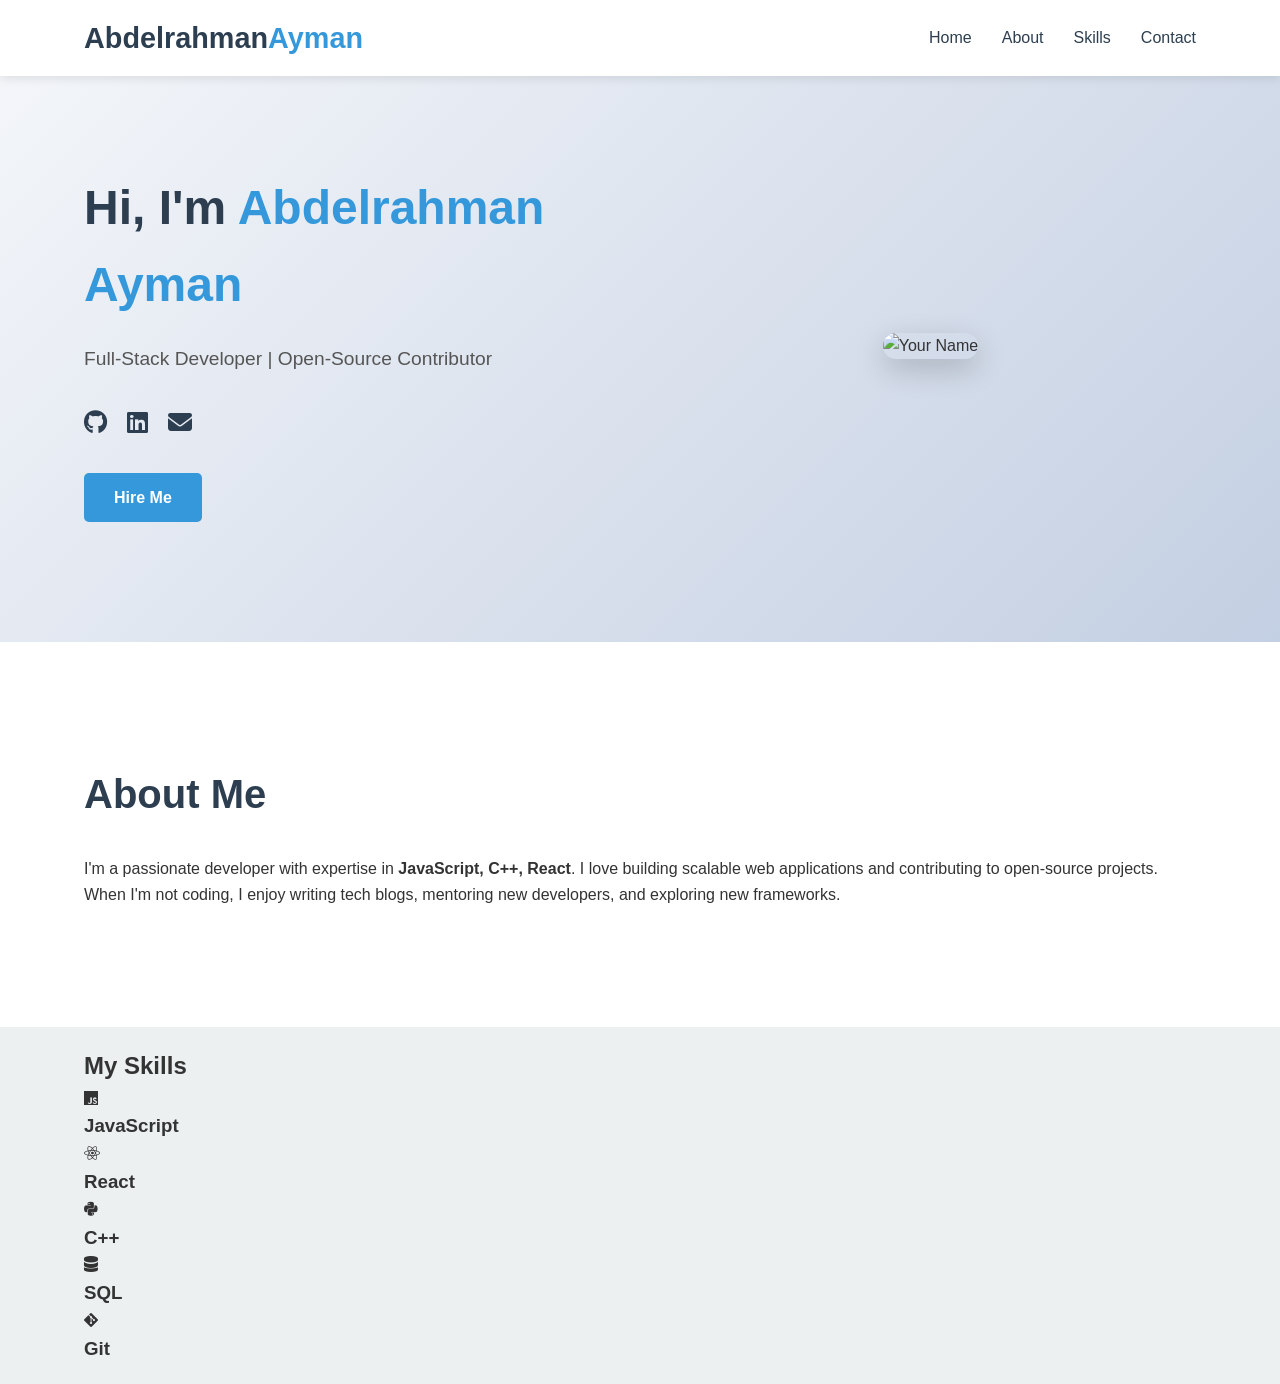
==== commit d324816d: "Update index.html" ====
--- a/index.html
+++ b/index.html
@@ -3,7 +3,7 @@
 <head>
     <meta charset="UTF-8">
     <meta name="viewport" content="width=device-width, initial-scale=1.0">
-    <title>Your Name | Programmer</title>
+    <title>Aboda | Programmer</title>
     <link rel="stylesheet" href="https://cdnjs.cloudflare.com/ajax/libs/font-awesome/6.4.0/css/all.min.css">
     <link rel="stylesheet" href="styles.css">
 </head>
@@ -11,7 +11,7 @@
     <!-- Navigation -->
     <nav>
         <div class="container">
-            <a href="#" class="logo">Your<span>Name</span></a>
+            <a href="#" class="logo">Abdelrahman<span>Ayman</span></a>
             <ul>
                 <li><a href="#home">Home</a></li>
                 <li><a href="#about">About</a></li>
@@ -25,13 +25,12 @@
     <section id="home" class="hero">
         <div class="container">
             <div class="hero-content">
-                <h1>Hi, I'm <span>Your Name</span></h1>
+                <h1>Hi, I'm <span>Abdelrahman Ayman</span></h1>
                 <p>Full-Stack Developer | Open-Source Contributor</p>
                 <div class="social-links">
-                    <a href="https://github.com/yourusername" target="_blank"><i class="fab fa-github"></i></a>
-                    <a href="https://linkedin.com/in/yourusername" target="_blank"><i class="fab fa-linkedin"></i></a>
-                    <a href="https://twitter.com/yourusername" target="_blank"><i class="fab fa-twitter"></i></a>
-                    <a href="mailto:youremail@example.com"><i class="fas fa-envelope"></i></a>
+                    <a href="https://github.com/abodda" target="_blank"><i class="fab fa-github"></i></a>
+                    <a href="https://linkedin.com/in/aboddaayman" target="_blank"><i class="fab fa-linkedin"></i></a>
+                    <a href="aamisa2024@gmail.com"><i class="fas fa-envelope"></i></a>
                 </div>
                 <a href="#contact" class="btn">Hire Me</a>
             </div>
@@ -45,7 +44,7 @@
     <section id="about" class="about">
         <div class="container">
             <h2>About <span>Me</span></h2>
-            <p>I'm a passionate developer with expertise in <strong>JavaScript, Python, React, and Node.js</strong>. I love building scalable web applications and contributing to open-source projects.</p>
+            <p>I'm a passionate developer with expertise in <strong>JavaScript, C++, React</strong>. I love building scalable web applications and contributing to open-source projects.</p>
             <p>When I'm not coding, I enjoy writing tech blogs, mentoring new developers, and exploring new frameworks.</p>
         </div>
     </section>
@@ -62,14 +61,9 @@
                 <div class="skill">
                     <i class="fab fa-react"></i>
                     <h3>React</h3>
-                </div>
-                <div class="skill">
-                    <i class="fab fa-node-js"></i>
-                    <h3>Node.js</h3>
-                </div>
                 <div class="skill">
                     <i class="fab fa-python"></i>
-                    <h3>Python</h3>
+                    <h3>C++</h3>
                 </div>
                 <div class="skill">
                     <i class="fas fa-database"></i>
@@ -83,26 +77,7 @@
         </div>
     </section>
 
-    <!-- Contact Section -->
-    <section id="contact" class="contact">
-        <div class="container">
-            <h2>Get In <span>Touch</span></h2>
-            <form action="https://formsubmit.co/youremail@example.com" method="POST">
-                <input type="text" name="name" placeholder="Your Name" required>
-                <input type="email" name="email" placeholder="Your Email" required>
-                <textarea name="message" placeholder="Your Message" required></textarea>
-                <button type="submit" class="btn">Send Message</button>
-            </form>
-        </div>
-    </section>
-
-    <!-- Footer -->
-    <footer>
-        <div class="container">
-            <p>&copy; 2024 Your Name. All Rights Reserved.</p>
-        </div>
-    </footer>
-
+   
     <!-- JavaScript for smooth scrolling -->
     <script>
         document.querySelectorAll('a[href^="#"]').forEach(anchor => {
--- a/styles.css
+++ b/styles.css
@@ -0,0 +1,166 @@
+/* Global Styles */
+:root {
+    --primary: #3498db;
+    --dark: #2c3e50;
+    --light: #ecf0f1;
+    --accent: #e74c3c;
+}
+
+* {
+    margin: 0;
+    padding: 0;
+    box-sizing: border-box;
+    font-family: 'Segoe UI', Tahoma, Geneva, Verdana, sans-serif;
+}
+
+body {
+    background: var(--light);
+    color: #333;
+    line-height: 1.6;
+}
+
+.container {
+    width: 90%;
+    max-width: 1200px;
+    margin: 0 auto;
+    padding: 20px;
+}
+
+/* Navigation */
+nav {
+    background: #fff;
+    box-shadow: 0 2px 10px rgba(0, 0, 0, 0.1);
+    position: fixed;
+    width: 100%;
+    z-index: 1000;
+}
+
+    nav .container {
+        display: flex;
+        justify-content: space-between;
+        align-items: center;
+        padding: 15px 20px;
+    }
+
+.logo {
+    font-size: 1.8rem;
+    font-weight: 700;
+    color: var(--dark);
+    text-decoration: none;
+}
+
+    .logo span {
+        color: var(--primary);
+    }
+
+nav ul {
+    display: flex;
+    list-style: none;
+}
+
+    nav ul li {
+        margin-left: 30px;
+    }
+
+        nav ul li a {
+            text-decoration: none;
+            color: var(--dark);
+            font-weight: 500;
+            transition: color 0.3s;
+        }
+
+            nav ul li a:hover {
+                color: var(--primary);
+            }
+
+/* Hero Section */
+.hero {
+    padding: 150px 0 100px;
+    background: linear-gradient(135deg, #f5f7fa 0%, #c3cfe2 100%);
+}
+
+    .hero .container {
+        display: flex;
+        align-items: center;
+        justify-content: space-between;
+        gap: 50px;
+    }
+
+.hero-content {
+    flex: 1;
+}
+
+    .hero-content h1 {
+        font-size: 3rem;
+        margin-bottom: 20px;
+        color: var(--dark);
+    }
+
+        .hero-content h1 span {
+            color: var(--primary);
+        }
+
+    .hero-content p {
+        font-size: 1.2rem;
+        margin-bottom: 30px;
+        color: #555;
+    }
+
+.social-links {
+    display: flex;
+    gap: 20px;
+    margin-bottom: 30px;
+}
+
+    .social-links a {
+        color: var(--dark);
+        font-size: 1.5rem;
+        transition: color 0.3s, transform: 0.3s;
+    }
+
+        .social-links a:hover {
+            color: var(--primary);
+            transform: translateY(-5px);
+        }
+
+.btn {
+    display: inline-block;
+    background: var(--primary);
+    color: white;
+    padding: 12px 30px;
+    border-radius: 5px;
+    text-decoration: none;
+    font-weight: 600;
+    transition: background 0.3s;
+}
+
+    .btn:hover {
+        background: #2980b9;
+    }
+
+.hero-image {
+    flex: 1;
+    text-align: center;
+}
+
+    .hero-image img {
+        width: 100%;
+        max-width: 400px;
+        border-radius: 20px;
+        box-shadow: 0 10px 30px rgba(0, 0, 0, 0.2);
+    }
+
+/* About Section */
+.about {
+    padding: 100px 0;
+    background: #fff;
+}
+
+    .about h2 {
+        font-size: 2.5rem;
+        margin-bottom: 30px;
+        color: var(--dark);
+    }
+
+        .about h2 span {
+            color
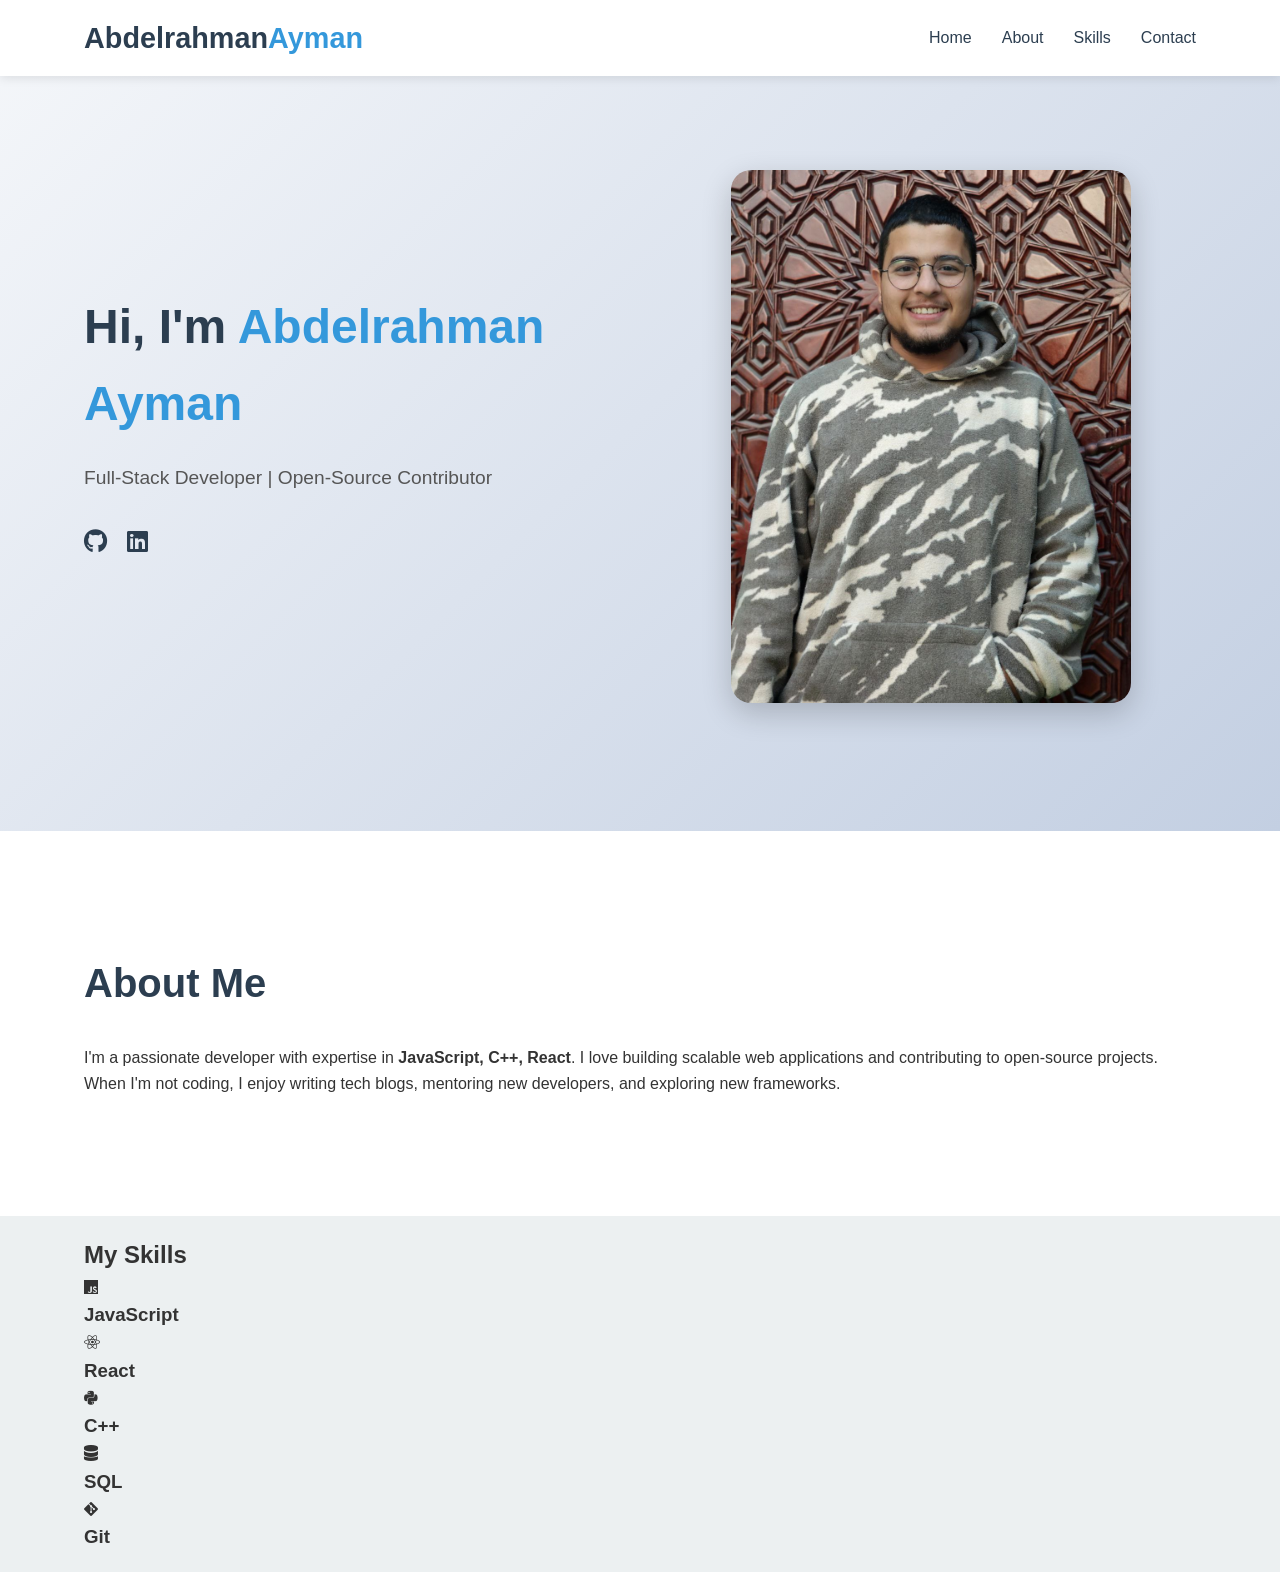
==== commit c4a7cbec: "Update index.html" ====
--- a/index.html
+++ b/index.html
@@ -30,12 +30,10 @@
                 <div class="social-links">
                     <a href="https://github.com/abodda" target="_blank"><i class="fab fa-github"></i></a>
                     <a href="https://linkedin.com/in/aboddaayman" target="_blank"><i class="fab fa-linkedin"></i></a>
-                    <a href="aamisa2024@gmail.com"><i class="fas fa-envelope"></i></a>
                 </div>
-                <a href="#contact" class="btn">Hire Me</a>
             </div>
             <div class="hero-image">
-                <img src="your-image.jpg" alt="Your Name">
+                <img src="Me.png" alt="Abdelrahman Ayman">
             </div>
         </div>
     </section>
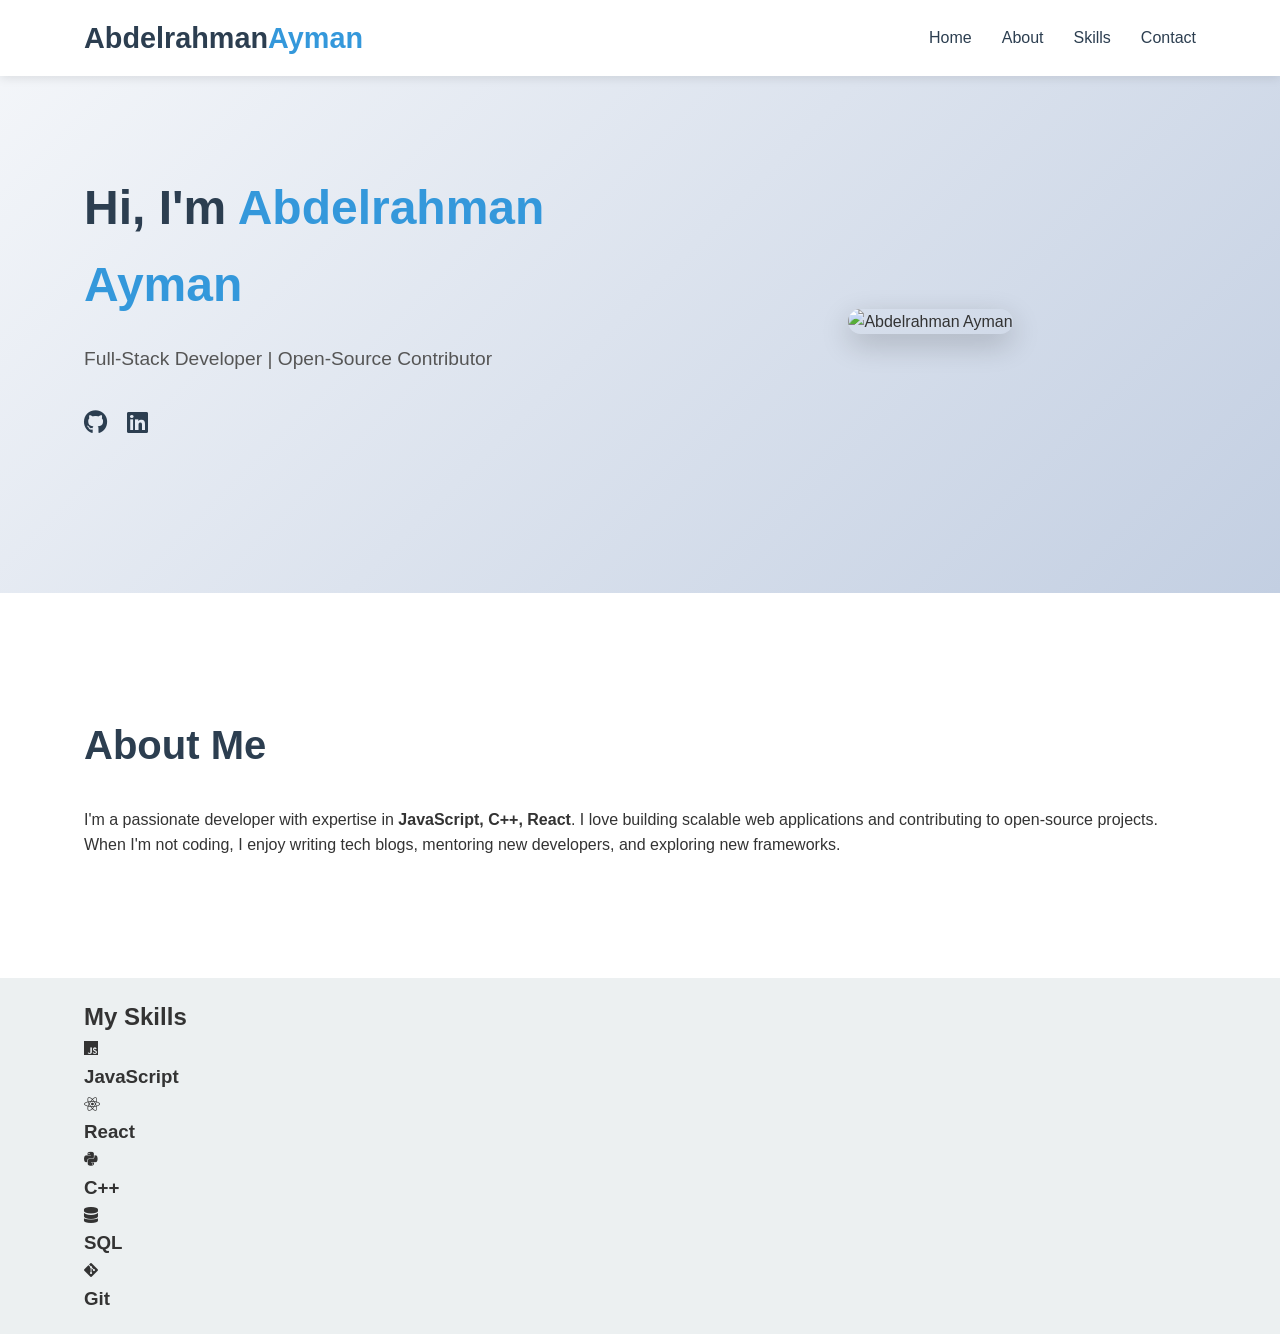
==== commit 6479c2a6: "Update index.html" ====
--- a/index.html
+++ b/index.html
@@ -33,7 +33,7 @@
                 </div>
             </div>
             <div class="hero-image">
-                <img src="Me.png" alt="Abdelrahman Ayman">
+                <img src="Me.jpg" alt="Abdelrahman Ayman">
             </div>
         </div>
     </section>
